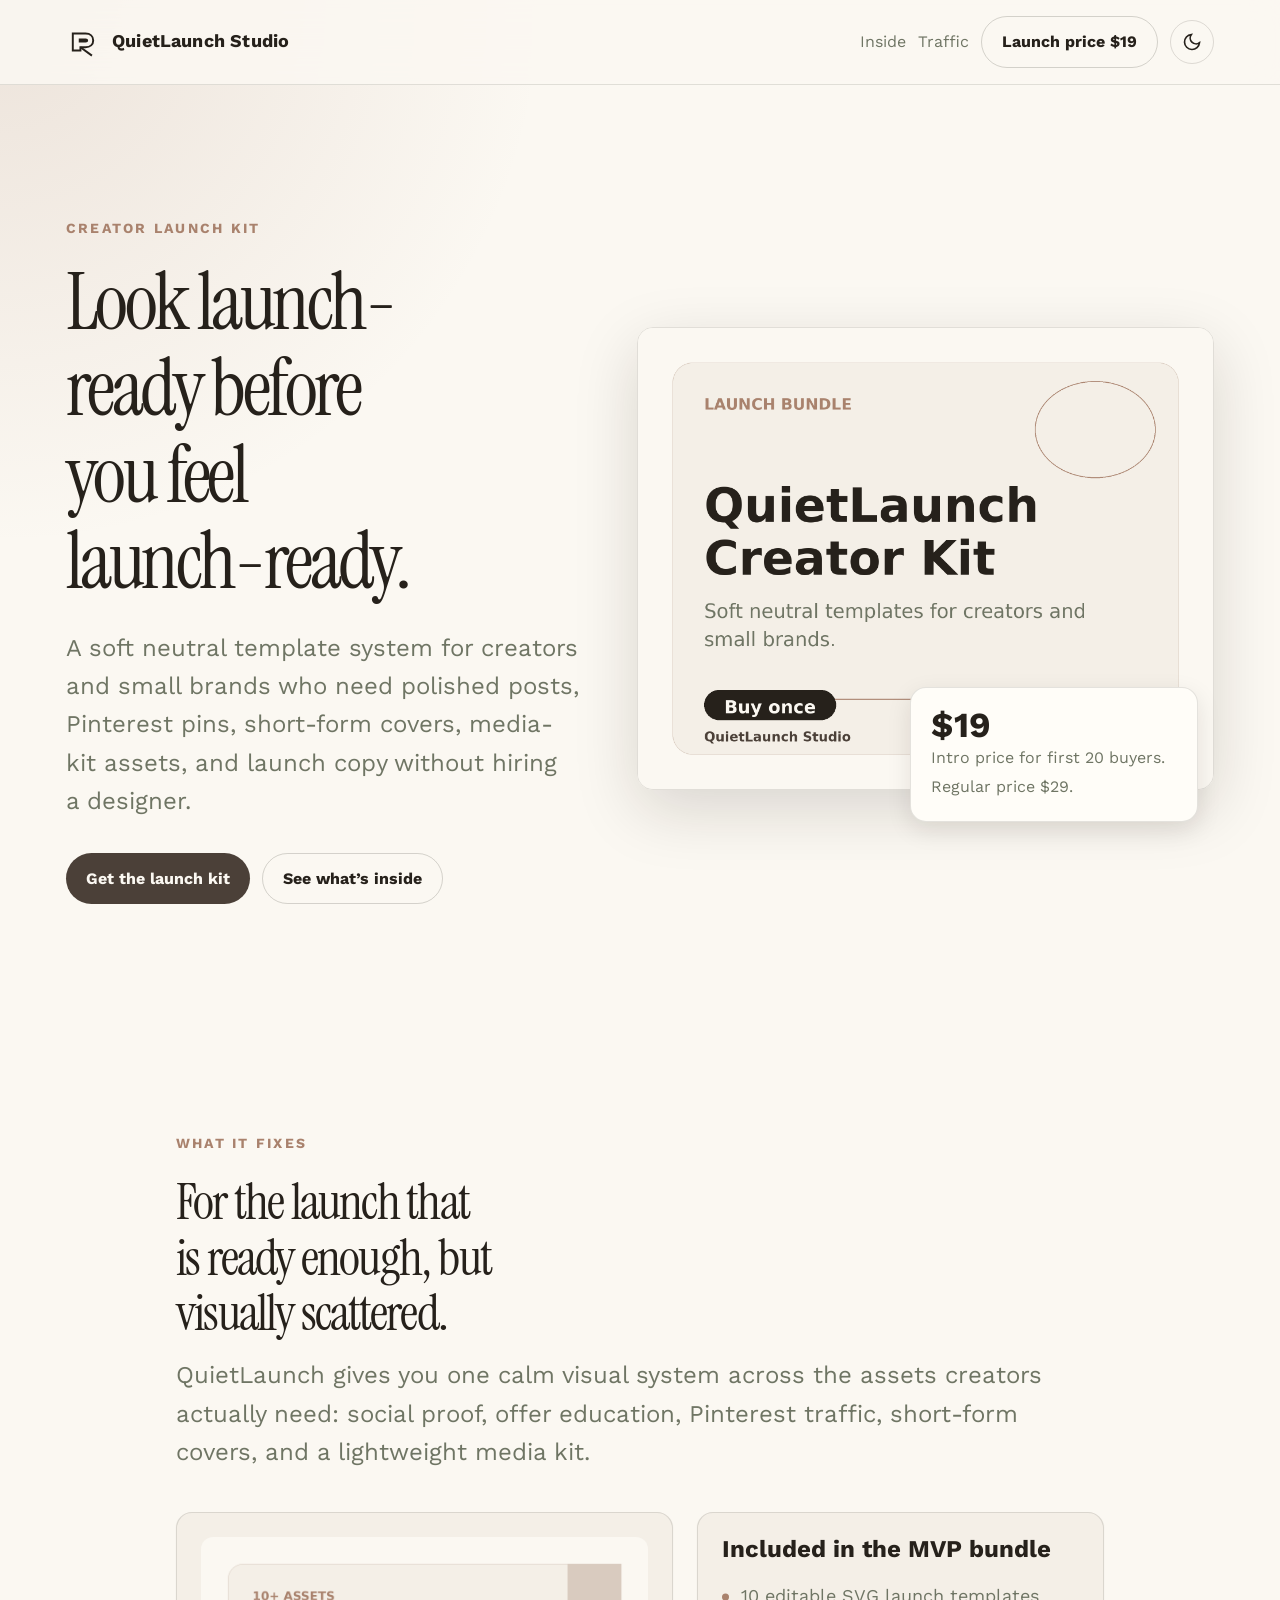
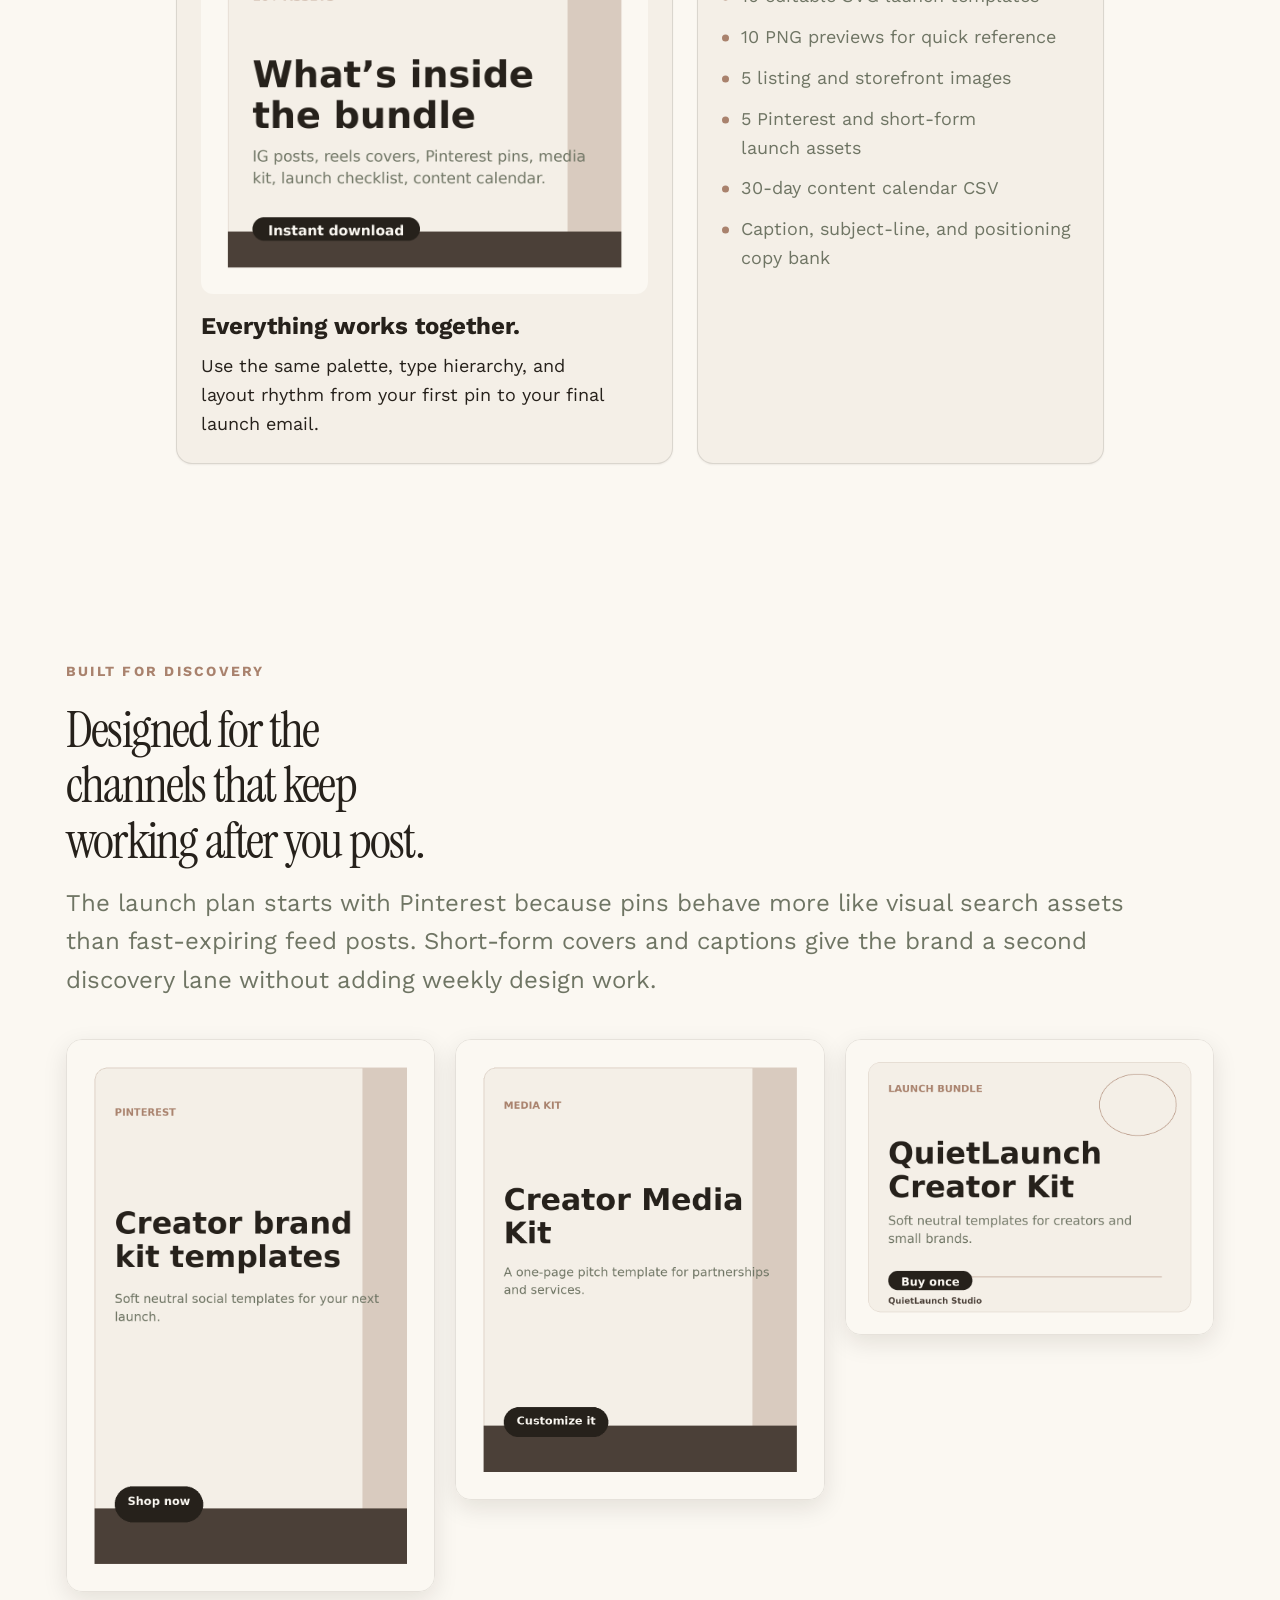
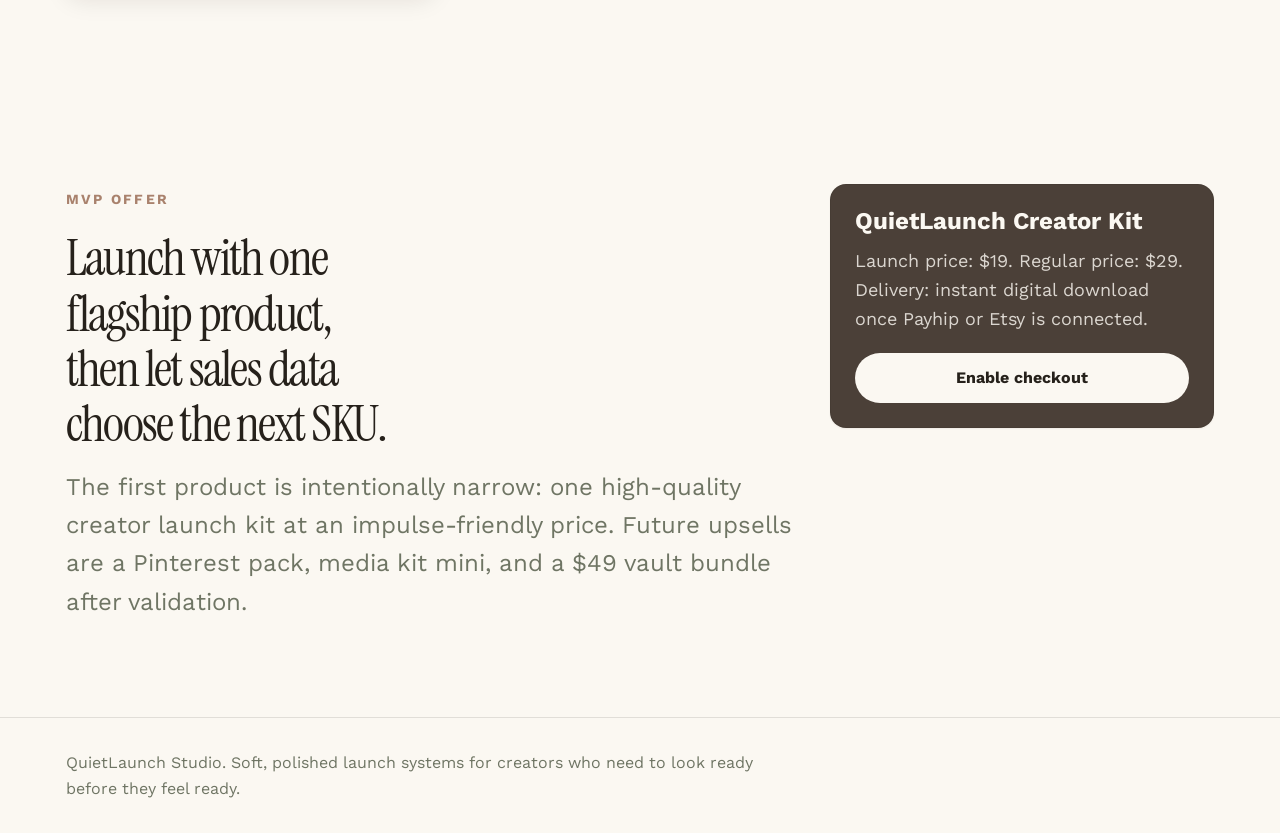
==== index.html @ cbd7da5f "Initial QuietLaunch landing page" ====
<!doctype html>
<html lang="en">
  <head>
    <meta charset="utf-8" />
    <meta name="viewport" content="width=device-width, initial-scale=1" />
    <title>QuietLaunch Creator Kit</title>
    <meta
      name="description"
      content="Soft neutral launch templates for creators and small brands who want polished social, Pinterest, and media-kit assets without starting from scratch."
    />
    <meta property="og:title" content="QuietLaunch Creator Kit" />
    <meta
      property="og:description"
      content="Aesthetic launch templates, Pinterest pins, short-form covers, content calendar, and copy prompts for creators."
    />
    <meta property="og:image" content="./assets/hero.png" />
    <link rel="preconnect" href="https://fonts.googleapis.com" />
    <link rel="preconnect" href="https://fonts.gstatic.com" crossorigin />
    <link
      href="https://fonts.googleapis.com/css2?family=Instrument+Serif:ital@0;1&family=Work+Sans:wght@400;500;700&display=swap"
      rel="stylesheet"
    />
    <link rel="stylesheet" href="./base.css" />
    <link rel="stylesheet" href="./style.css" />
    <script defer src="./app.js"></script>
  </head>
  <body>
    <a class="skip-link" href="#main">Skip to content</a>
    <header class="site-header">
      <nav class="nav" aria-label="Primary navigation">
        <a class="brand" href="#top" aria-label="QuietLaunch Studio home">
          <svg viewBox="0 0 40 40" fill="none" aria-hidden="true">
            <path d="M8 30V10h15c5.5 0 9 3.2 9 8.1 0 4.8-3.5 8-9 8H17v3.9H8Z" stroke="currentColor" stroke-width="2.3" />
            <path d="M17 26.1 30.5 36" stroke="currentColor" stroke-width="2.3" />
            <path d="M15 16h8.2c1.7 0 2.8.9 2.8 2.3s-1.1 2.3-2.8 2.3H15V16Z" fill="currentColor" />
          </svg>
          <span>QuietLaunch Studio</span>
        </a>
        <div class="nav-actions">
          <a class="nav-link" href="#inside">Inside</a>
          <a class="nav-link" href="#traffic">Traffic</a>
          <a class="button secondary" href="#buy">Launch price $19</a>
          <button class="theme-toggle" data-theme-toggle type="button" aria-label="Switch color mode"></button>
        </div>
      </nav>
    </header>
    <main id="main">
      <section class="container hero" id="top">
        <div>
          <span class="eyebrow">Creator launch kit</span>
          <h1>Look launch-ready before you feel launch-ready.</h1>
          <p>
            A soft neutral template system for creators and small brands who need polished posts,
            Pinterest pins, short-form covers, media-kit assets, and launch copy without hiring a designer.
          </p>
          <div class="cta-row">
            <a class="button primary" href="#buy">Get the launch kit</a>
            <a class="button secondary" href="#inside">See what’s inside</a>
          </div>
        </div>
        <div class="hero-card" aria-label="QuietLaunch Creator Kit product preview">
          <img src="./assets/hero.png" alt="QuietLaunch Creator Kit product mockup in a soft neutral visual style" width="2000" height="1600" />
          <aside class="price-card" aria-label="Launch pricing">
            <strong>$19</strong>
            <span>Intro price for first 20 buyers. Regular price $29.</span>
          </aside>
        </div>
      </section>
      <section class="section container section-narrow" id="inside">
        <span class="eyebrow">What it fixes</span>
        <h2>For the launch that is ready enough, but visually scattered.</h2>
        <p class="section-intro">
          QuietLaunch gives you one calm visual system across the assets creators actually need:
          social proof, offer education, Pinterest traffic, short-form covers, and a lightweight media kit.
        </p>
        <div class="feature-layout">
          <article class="feature-card">
            <img src="./assets/inside.png" alt="Preview of templates and files included in the QuietLaunch Creator Kit" width="2000" height="1600" loading="lazy" decoding="async" />
            <h3>Everything works together.</h3>
            <p>Use the same palette, type hierarchy, and layout rhythm from your first pin to your final launch email.</p>
          </article>
          <article class="list-card">
            <h3>Included in the MVP bundle</h3>
            <ul class="list">
              <li>10 editable SVG launch templates</li>
              <li>10 PNG previews for quick reference</li>
              <li>5 listing and storefront images</li>
              <li>5 Pinterest and short-form launch assets</li>
              <li>30-day content calendar CSV</li>
              <li>Caption, subject-line, and positioning copy bank</li>
            </ul>
          </article>
        </div>
      </section>
      <section class="section container" id="traffic">
        <span class="eyebrow">Built for discovery</span>
        <h2>Designed for the channels that keep working after you post.</h2>
        <p class="section-intro">
          The launch plan starts with Pinterest because pins behave more like visual search assets than fast-expiring feed posts.
          Short-form covers and captions give the brand a second discovery lane without adding weekly design work.
        </p>
        <div class="gallery" aria-label="Template previews">
          <img src="./assets/pin.png" alt="Pinterest pin preview from QuietLaunch Creator Kit" width="1000" height="1500" loading="lazy" decoding="async" />
          <img src="./assets/media-kit.png" alt="Creator media kit cover template preview" width="1080" height="1350" loading="lazy" decoding="async" />
          <img src="./assets/hero.png" alt="QuietLaunch storefront listing mockup preview" width="2000" height="1600" loading="lazy" decoding="async" />
        </div>
      </section>
      <section class="section container checkout" id="buy">
        <div>
          <span class="eyebrow">MVP offer</span>
          <h2>Launch with one flagship product, then let sales data choose the next SKU.</h2>
          <p class="section-intro">
            The first product is intentionally narrow: one high-quality creator launch kit at an impulse-friendly price.
            Future upsells are a Pinterest pack, media kit mini, and a $49 vault bundle after validation.
          </p>
        </div>
        <aside class="checkout-card">
          <h3>QuietLaunch Creator Kit</h3>
          <p>Launch price: $19. Regular price: $29. Delivery: instant digital download once Payhip or Etsy is connected.</p>
          <a class="button" href="mailto:dorr.k.irene@gmail.com?subject=QuietLaunch%20Creator%20Kit%20checkout%20setup">Enable checkout</a>
        </aside>
      </section>
    </main>
    <footer class="site-footer">
      <div class="container">
        <p>QuietLaunch Studio. Soft, polished launch systems for creators who need to look ready before they feel ready.</p>
      </div>
    </footer>
  </body>
</html>
---- base.css ----
*,
*::before,
*::after {
  box-sizing: border-box;
  margin: 0;
  padding: 0;
}

html {
  -moz-text-size-adjust: none;
  -webkit-text-size-adjust: none;
  text-size-adjust: none;
  -webkit-font-smoothing: antialiased;
  -moz-osx-font-smoothing: grayscale;
  text-rendering: optimizeLegibility;
  scroll-behavior: smooth;
  hanging-punctuation: first last;
  scroll-padding-top: var(--space-16);
}

body {
  min-height: 100dvh;
  line-height: 1.6;
  font-family: var(--font-body, sans-serif);
  font-size: var(--text-base);
  color: var(--color-text);
  background-color: var(--color-bg);
}

img,
picture,
video,
canvas,
svg {
  display: block;
  max-width: 100%;
  height: auto;
}

input,
button,
textarea,
select {
  font: inherit;
  color: inherit;
}

h1,
h2,
h3 {
  text-wrap: balance;
  line-height: 1.08;
}

p,
li {
  text-wrap: pretty;
  max-width: 72ch;
}

::selection {
  background: color-mix(in oklab, var(--color-primary), transparent 75%);
  color: var(--color-text);
}

:focus-visible {
  outline: 2px solid var(--color-primary);
  outline-offset: 3px;
  border-radius: var(--radius-sm);
}

@media (prefers-reduced-motion: reduce) {
  *,
  *::before,
  *::after {
    animation-duration: 0.01ms !important;
    animation-iteration-count: 1 !important;
    transition-duration: 0.01ms !important;
    scroll-behavior: auto !important;
  }
}

button {
  cursor: pointer;
  background: none;
  border: none;
}

a,
button {
  transition:
    color var(--transition-interactive),
    background var(--transition-interactive),
    border-color var(--transition-interactive),
    box-shadow var(--transition-interactive),
    transform var(--transition-interactive);
}

.sr-only {
  position: absolute;
  width: 1px;
  height: 1px;
  padding: 0;
  margin: -1px;
  overflow: hidden;
  clip: rect(0, 0, 0, 0);
  white-space: nowrap;
  border-width: 0;
}
---- style.css ----
:root,
[data-theme='light'] {
  --text-xs: clamp(0.75rem, 0.7rem + 0.25vw, 0.875rem);
  --text-sm: clamp(0.875rem, 0.8rem + 0.35vw, 1rem);
  --text-base: clamp(1rem, 0.95rem + 0.25vw, 1.125rem);
  --text-lg: clamp(1.125rem, 1rem + 0.75vw, 1.5rem);
  --text-xl: clamp(1.5rem, 1.2rem + 1.25vw, 2.25rem);
  --text-2xl: clamp(2rem, 1.2rem + 2.5vw, 3.5rem);
  --text-3xl: clamp(2.8rem, 1rem + 5vw, 6.5rem);
  --space-1: 0.25rem;
  --space-2: 0.5rem;
  --space-3: 0.75rem;
  --space-4: 1rem;
  --space-5: 1.25rem;
  --space-6: 1.5rem;
  --space-8: 2rem;
  --space-10: 2.5rem;
  --space-12: 3rem;
  --space-16: 4rem;
  --space-20: 5rem;
  --space-24: 6rem;
  --space-32: 8rem;
  --color-bg: #fbf8f2;
  --color-surface: #f4efe7;
  --color-surface-2: #fffdf8;
  --color-surface-offset: #eadfd4;
  --color-border: #d9cbbf;
  --color-text: #26211b;
  --color-text-muted: #6f7564;
  --color-text-faint: #a9826d;
  --color-text-inverse: #fbf8f2;
  --color-primary: #4b4038;
  --color-primary-hover: #26211b;
  --color-accent: #a9826d;
  --radius-sm: 0.375rem;
  --radius-md: 0.5rem;
  --radius-lg: 0.75rem;
  --radius-xl: 1rem;
  --radius-full: 9999px;
  --shadow-sm: 0 1px 2px oklch(0.2 0.02 70 / 0.06);
  --shadow-md: 0 8px 24px oklch(0.2 0.02 70 / 0.1);
  --shadow-lg: 0 20px 64px oklch(0.2 0.02 70 / 0.15);
  --transition-interactive: 180ms cubic-bezier(0.16, 1, 0.3, 1);
  --content-narrow: 640px;
  --content-default: 960px;
  --content-wide: 1180px;
  --font-display: 'Instrument Serif', Georgia, serif;
  --font-body: 'Work Sans', Arial, sans-serif;
}

[data-theme='dark'] {
  --color-bg: #171411;
  --color-surface: #211d19;
  --color-surface-2: #2a241f;
  --color-surface-offset: #342d27;
  --color-border: #4b4038;
  --color-text: #f4efe7;
  --color-text-muted: #c6b7ab;
  --color-text-faint: #a9826d;
  --color-text-inverse: #26211b;
  --color-primary: #eadfd4;
  --color-primary-hover: #fbf8f2;
  --color-accent: #d8a88e;
  --shadow-sm: 0 1px 2px oklch(0 0 0 / 0.2);
  --shadow-md: 0 8px 24px oklch(0 0 0 / 0.3);
  --shadow-lg: 0 20px 64px oklch(0 0 0 / 0.4);
}

body {
  background:
    radial-gradient(circle at top left, color-mix(in oklab, var(--color-accent), transparent 82%), transparent 34rem),
    var(--color-bg);
}

.skip-link {
  position: absolute;
  left: var(--space-4);
  top: var(--space-4);
  transform: translateY(-200%);
  background: var(--color-primary);
  color: var(--color-text-inverse);
  padding: var(--space-3) var(--space-4);
  border-radius: var(--radius-full);
  z-index: 100;
}

.skip-link:focus {
  transform: translateY(0);
}

.site-header {
  position: sticky;
  top: 0;
  z-index: 10;
  backdrop-filter: blur(16px);
  background: color-mix(in oklab, var(--color-bg), transparent 12%);
  border-bottom: 1px solid color-mix(in oklab, var(--color-text), transparent 88%);
}

.nav {
  max-width: var(--content-wide);
  margin-inline: auto;
  padding: var(--space-4);
  display: flex;
  align-items: center;
  justify-content: space-between;
  gap: var(--space-4);
}

.brand {
  display: inline-flex;
  align-items: center;
  gap: var(--space-3);
  color: var(--color-text);
  text-decoration: none;
  font-weight: 700;
  letter-spacing: 0.01em;
}

.brand svg {
  width: 34px;
  height: 34px;
}

.nav-actions {
  display: flex;
  align-items: center;
  gap: var(--space-3);
}

.nav-link {
  color: var(--color-text-muted);
  text-decoration: none;
  font-size: var(--text-sm);
}

.theme-toggle {
  width: 44px;
  height: 44px;
  display: grid;
  place-items: center;
  border-radius: var(--radius-full);
  color: var(--color-text);
  border: 1px solid color-mix(in oklab, var(--color-text), transparent 86%);
}

.container {
  max-width: var(--content-wide);
  margin-inline: auto;
  padding-inline: var(--space-4);
}

.hero {
  padding-block: clamp(var(--space-16), 11vw, var(--space-32));
  display: grid;
  grid-template-columns: minmax(0, 1fr);
  gap: var(--space-12);
}

@media (min-width: 900px) {
  .hero {
    grid-template-columns: 0.95fr 1.05fr;
    align-items: center;
  }
}

.eyebrow {
  display: inline-flex;
  width: fit-content;
  align-items: center;
  gap: var(--space-2);
  color: var(--color-accent);
  font-size: var(--text-xs);
  font-weight: 700;
  text-transform: uppercase;
  letter-spacing: 0.16em;
  margin-bottom: var(--space-5);
}

h1 {
  font-family: var(--font-display);
  font-size: var(--text-3xl);
  font-weight: 400;
  letter-spacing: -0.045em;
  max-width: 11ch;
}

.hero p {
  margin-top: var(--space-6);
  color: var(--color-text-muted);
  font-size: var(--text-lg);
}

.cta-row {
  margin-top: var(--space-8);
  display: flex;
  flex-wrap: wrap;
  gap: var(--space-3);
}

.button {
  min-height: 44px;
  display: inline-flex;
  align-items: center;
  justify-content: center;
  padding: var(--space-3) var(--space-5);
  border-radius: var(--radius-full);
  font-size: var(--text-sm);
  font-weight: 700;
  text-decoration: none;
}

.button.primary {
  background: var(--color-primary);
  color: var(--color-text-inverse);
}

.button.primary:hover {
  background: var(--color-primary-hover);
  transform: translateY(-1px);
}

.button.secondary {
  color: var(--color-text);
  border: 1px solid color-mix(in oklab, var(--color-text), transparent 82%);
}

.hero-card {
  position: relative;
}

.hero-card img {
  border-radius: var(--radius-xl);
  box-shadow: var(--shadow-lg);
  border: 1px solid color-mix(in oklab, var(--color-text), transparent 88%);
}

.price-card {
  position: absolute;
  right: var(--space-4);
  bottom: calc(var(--space-8) * -1);
  max-width: 18rem;
  background: var(--color-surface-2);
  border: 1px solid color-mix(in oklab, var(--color-text), transparent 88%);
  border-radius: var(--radius-xl);
  padding: var(--space-5);
  box-shadow: var(--shadow-md);
}

.price-card strong {
  display: block;
  font-size: var(--text-xl);
  line-height: 1;
}

.price-card span {
  color: var(--color-text-muted);
  font-size: var(--text-sm);
}

.section {
  padding-block: clamp(var(--space-12), 9vw, var(--space-24));
}

.section-narrow {
  max-width: var(--content-default);
}

h2 {
  font-family: var(--font-display);
  font-size: var(--text-2xl);
  font-weight: 400;
  letter-spacing: -0.035em;
  max-width: 16ch;
}

.section-intro {
  margin-top: var(--space-4);
  color: var(--color-text-muted);
  font-size: var(--text-lg);
}

.feature-layout {
  display: grid;
  gap: var(--space-6);
  margin-top: var(--space-10);
}

@media (min-width: 780px) {
  .feature-layout {
    grid-template-columns: 1.1fr 0.9fr;
  }
}

.feature-card,
.list-card,
.checkout-card {
  background: var(--color-surface);
  border: 1px solid color-mix(in oklab, var(--color-text), transparent 88%);
  border-radius: var(--radius-xl);
  padding: var(--space-6);
  box-shadow: var(--shadow-sm);
}

.feature-card img {
  border-radius: var(--radius-lg);
  margin-bottom: var(--space-5);
}

.feature-card h3,
.list-card h3,
.checkout-card h3 {
  font-size: var(--text-lg);
  margin-bottom: var(--space-3);
}

.list {
  display: grid;
  gap: var(--space-3);
  margin-top: var(--space-5);
  list-style: none;
}

.list li {
  display: flex;
  gap: var(--space-3);
  align-items: baseline;
  color: var(--color-text-muted);
}

.list li::before {
  content: "";
  width: 0.45rem;
  height: 0.45rem;
  flex: 0 0 auto;
  border-radius: var(--radius-full);
  background: var(--color-accent);
  transform: translateY(-0.1rem);
}

.gallery {
  display: grid;
  grid-template-columns: repeat(auto-fit, minmax(min(15rem, 100%), 1fr));
  gap: var(--space-5);
  margin-top: var(--space-10);
}

.gallery img {
  border-radius: var(--radius-xl);
  box-shadow: var(--shadow-md);
  border: 1px solid color-mix(in oklab, var(--color-text), transparent 90%);
}

.checkout {
  display: grid;
  gap: var(--space-6);
  align-items: start;
}

@media (min-width: 800px) {
  .checkout {
    grid-template-columns: 1fr 24rem;
  }
}

.checkout-card {
  background: var(--color-primary);
  color: var(--color-text-inverse);
}

.checkout-card p {
  color: color-mix(in oklab, var(--color-text-inverse), transparent 18%);
}

.checkout-card .button {
  width: 100%;
  margin-top: var(--space-5);
  background: var(--color-bg);
  color: var(--color-text);
}

.site-footer {
  border-top: 1px solid color-mix(in oklab, var(--color-text), transparent 88%);
  padding-block: var(--space-8);
  color: var(--color-text-muted);
  font-size: var(--text-sm);
}

@media (max-width: 680px) {
  .nav-link {
    display: none;
  }

  .price-card {
    position: static;
    margin-top: var(--space-4);
  }
}
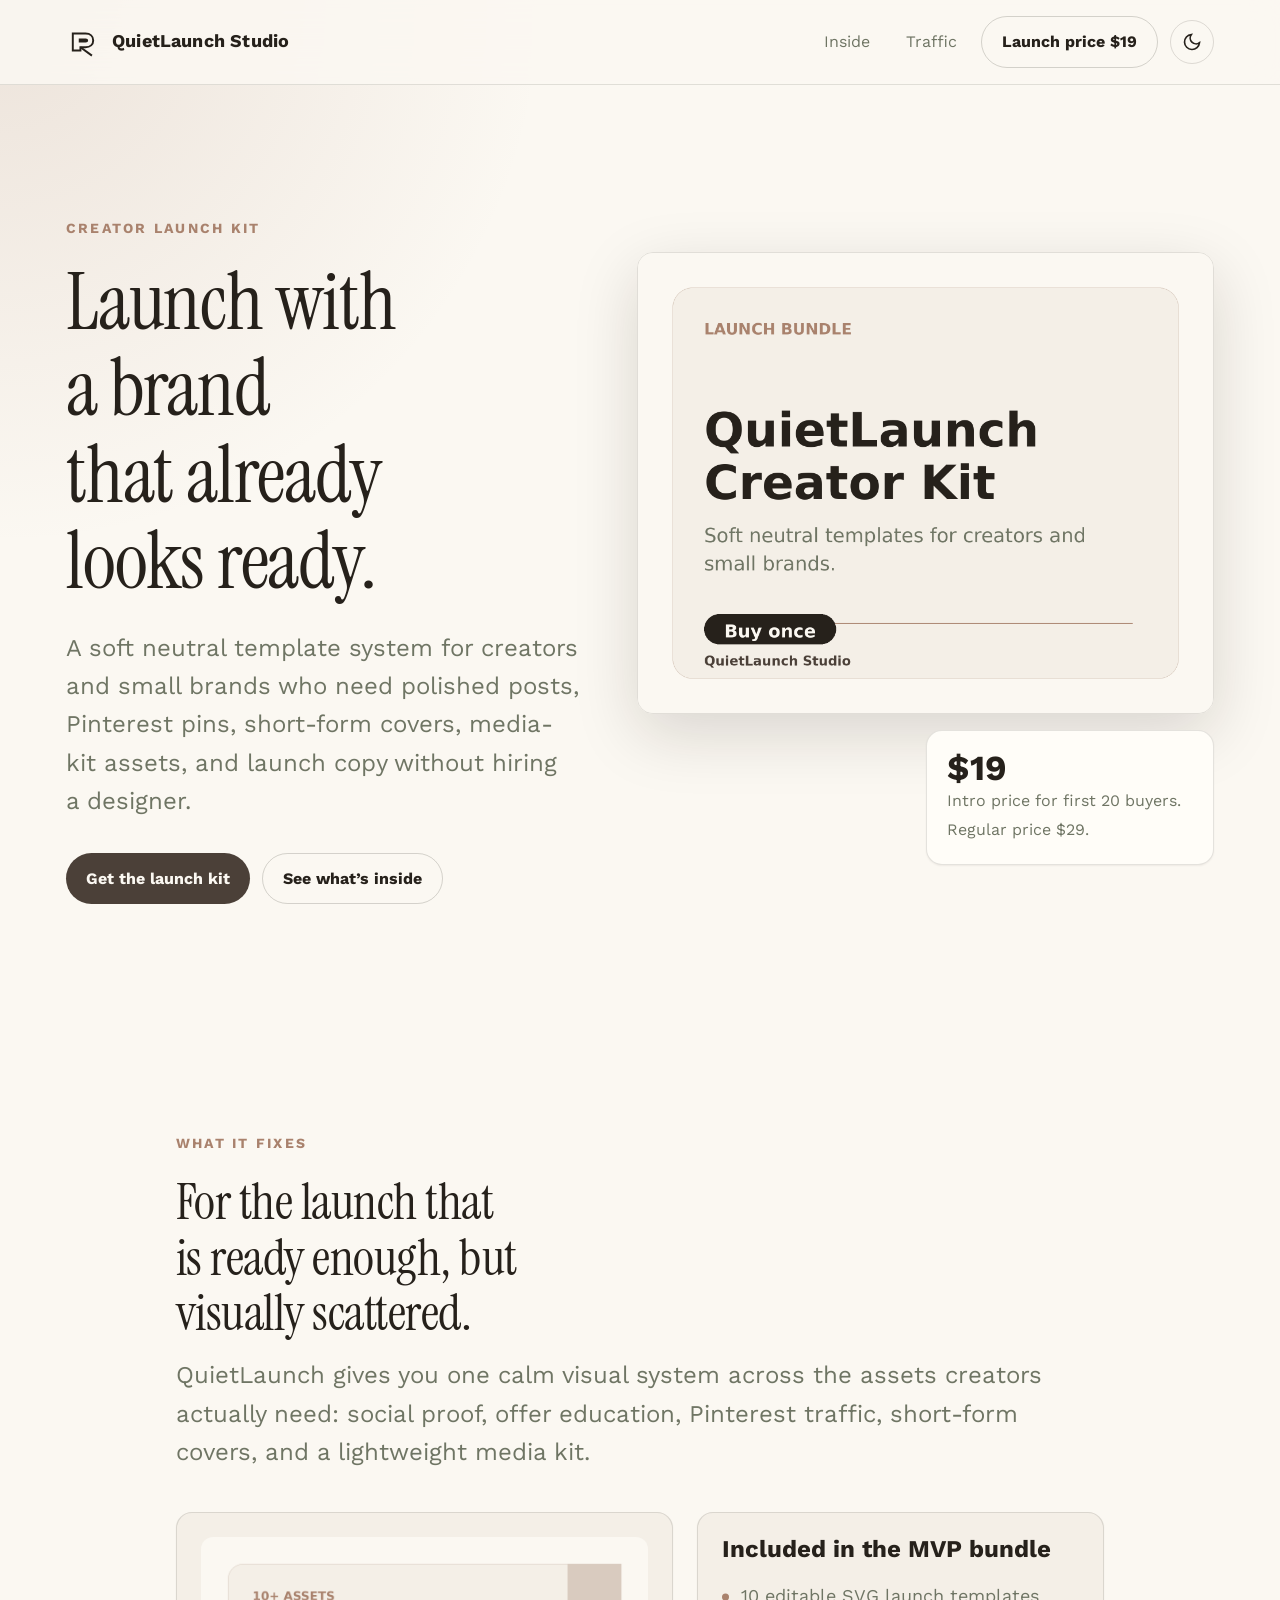
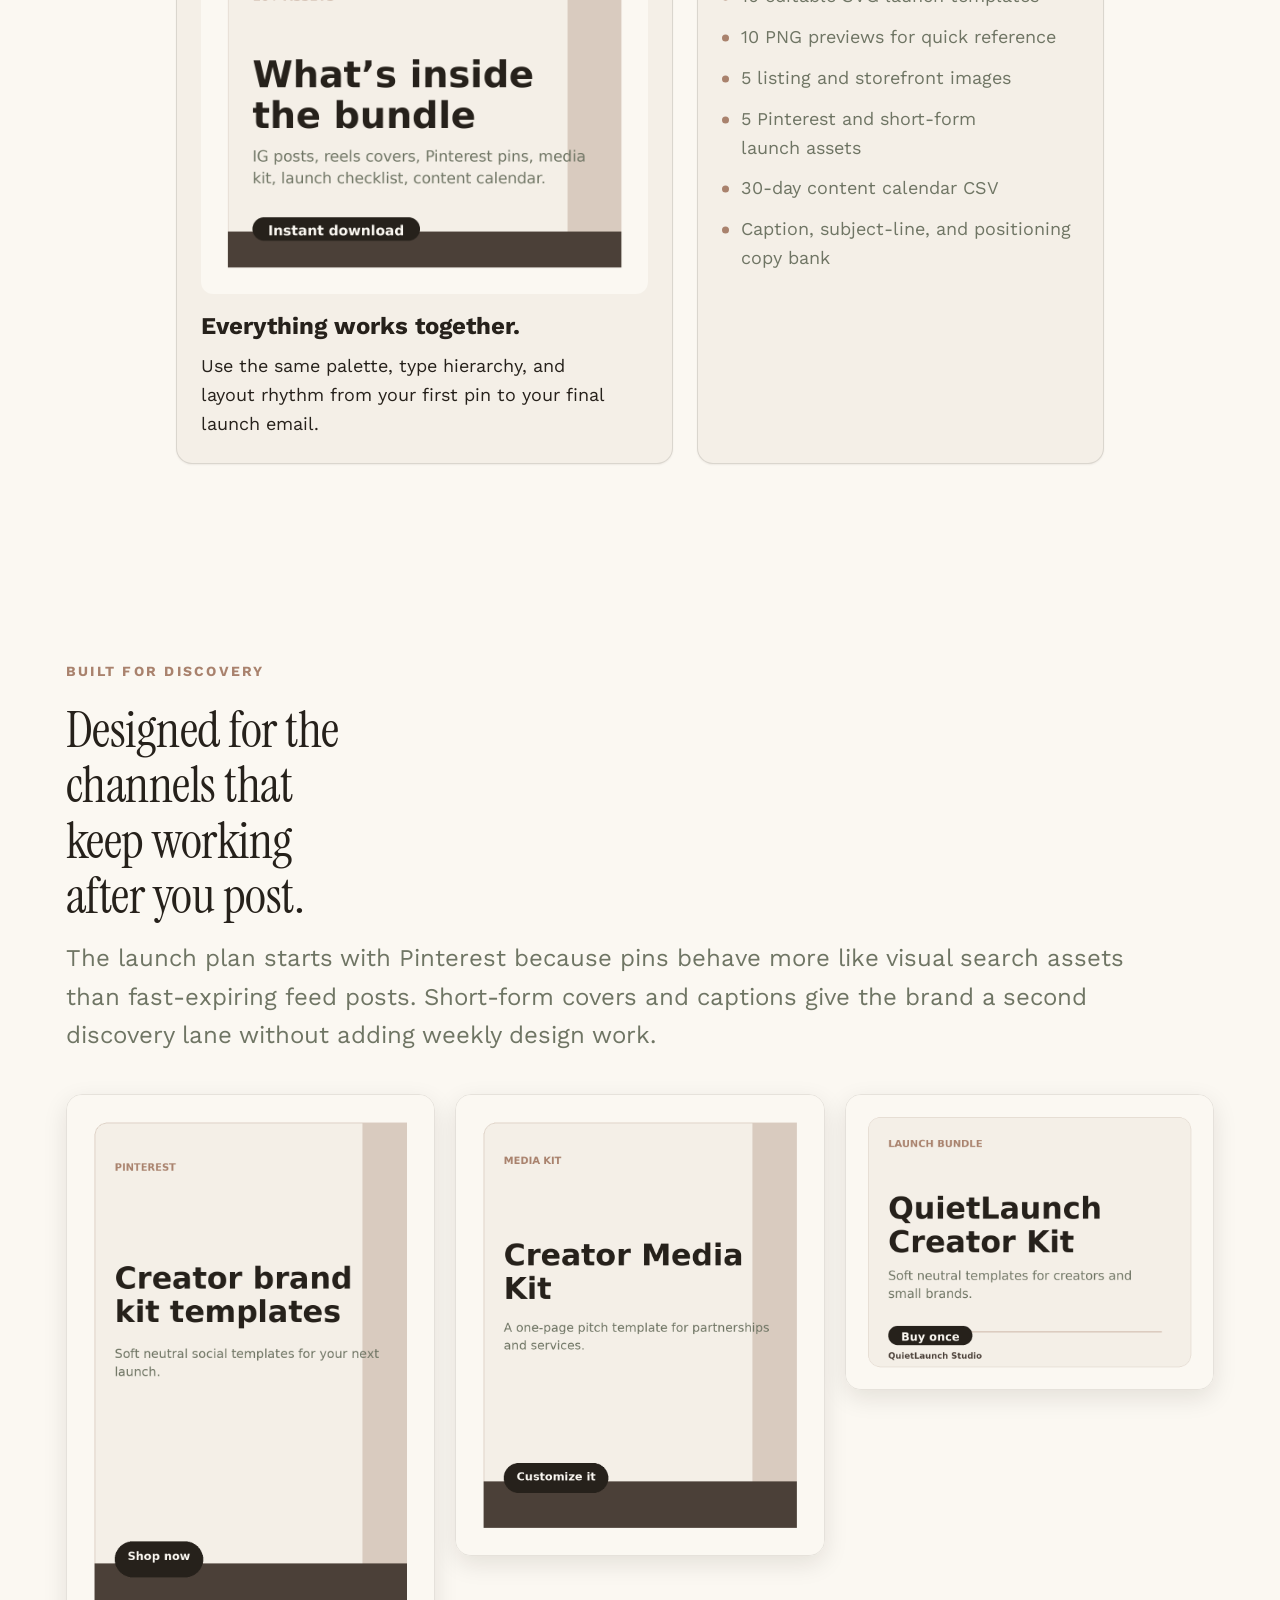
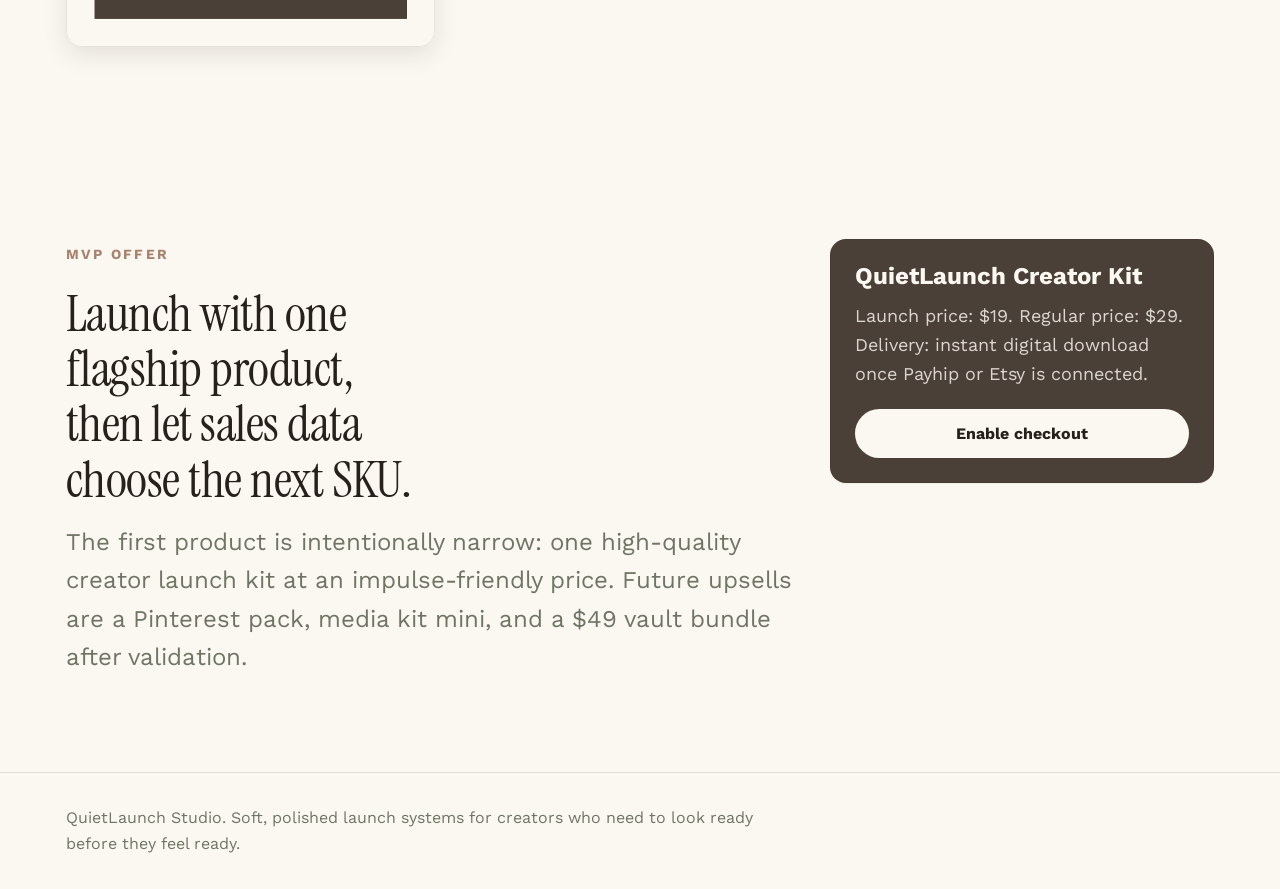
==== commit ee9f3e91: "Clarify hero headline" ====
--- a/index.html
+++ b/index.html
@@ -48,7 +48,7 @@
       <section class="container hero" id="top">
         <div>
           <span class="eyebrow">Creator launch kit</span>
-          <h1>Look launch-ready before you feel launch-ready.</h1>
+          <h1>Launch with a brand that already looks ready.</h1>
           <p>
             A soft neutral template system for creators and small brands who need polished posts,
             Pinterest pins, short-form covers, media-kit assets, and launch copy without hiring a designer.
--- a/style.css
+++ b/style.css
@@ -132,6 +132,16 @@
   color: var(--color-text-muted);
   text-decoration: none;
   font-size: var(--text-sm);
+  min-height: 44px;
+  display: inline-flex;
+  align-items: center;
+  padding-inline: var(--space-3);
+  border-radius: var(--radius-full);
+}
+
+.nav-link:hover {
+  color: var(--color-text);
+  background: color-mix(in oklab, var(--color-text), transparent 94%);
 }
 
 .theme-toggle {
@@ -181,7 +191,7 @@
   font-family: var(--font-display);
   font-size: var(--text-3xl);
   font-weight: 400;
-  letter-spacing: -0.045em;
+  letter-spacing: -0.015em;
   max-width: 11ch;
 }
 
@@ -236,15 +246,15 @@
 }
 
 .price-card {
-  position: absolute;
-  right: var(--space-4);
-  bottom: calc(var(--space-8) * -1);
+  position: static;
+  margin-top: var(--space-4);
+  margin-left: auto;
   max-width: 18rem;
   background: var(--color-surface-2);
   border: 1px solid color-mix(in oklab, var(--color-text), transparent 88%);
   border-radius: var(--radius-xl);
   padding: var(--space-5);
-  box-shadow: var(--shadow-md);
+  box-shadow: var(--shadow-sm);
 }
 
 .price-card strong {
@@ -270,7 +280,7 @@
   font-family: var(--font-display);
   font-size: var(--text-2xl);
   font-weight: 400;
-  letter-spacing: -0.035em;
+  letter-spacing: -0.01em;
   max-width: 16ch;
 }
 
@@ -392,7 +402,6 @@
   }
 
   .price-card {
-    position: static;
-    margin-top: var(--space-4);
+    margin-left: 0;
   }
 }
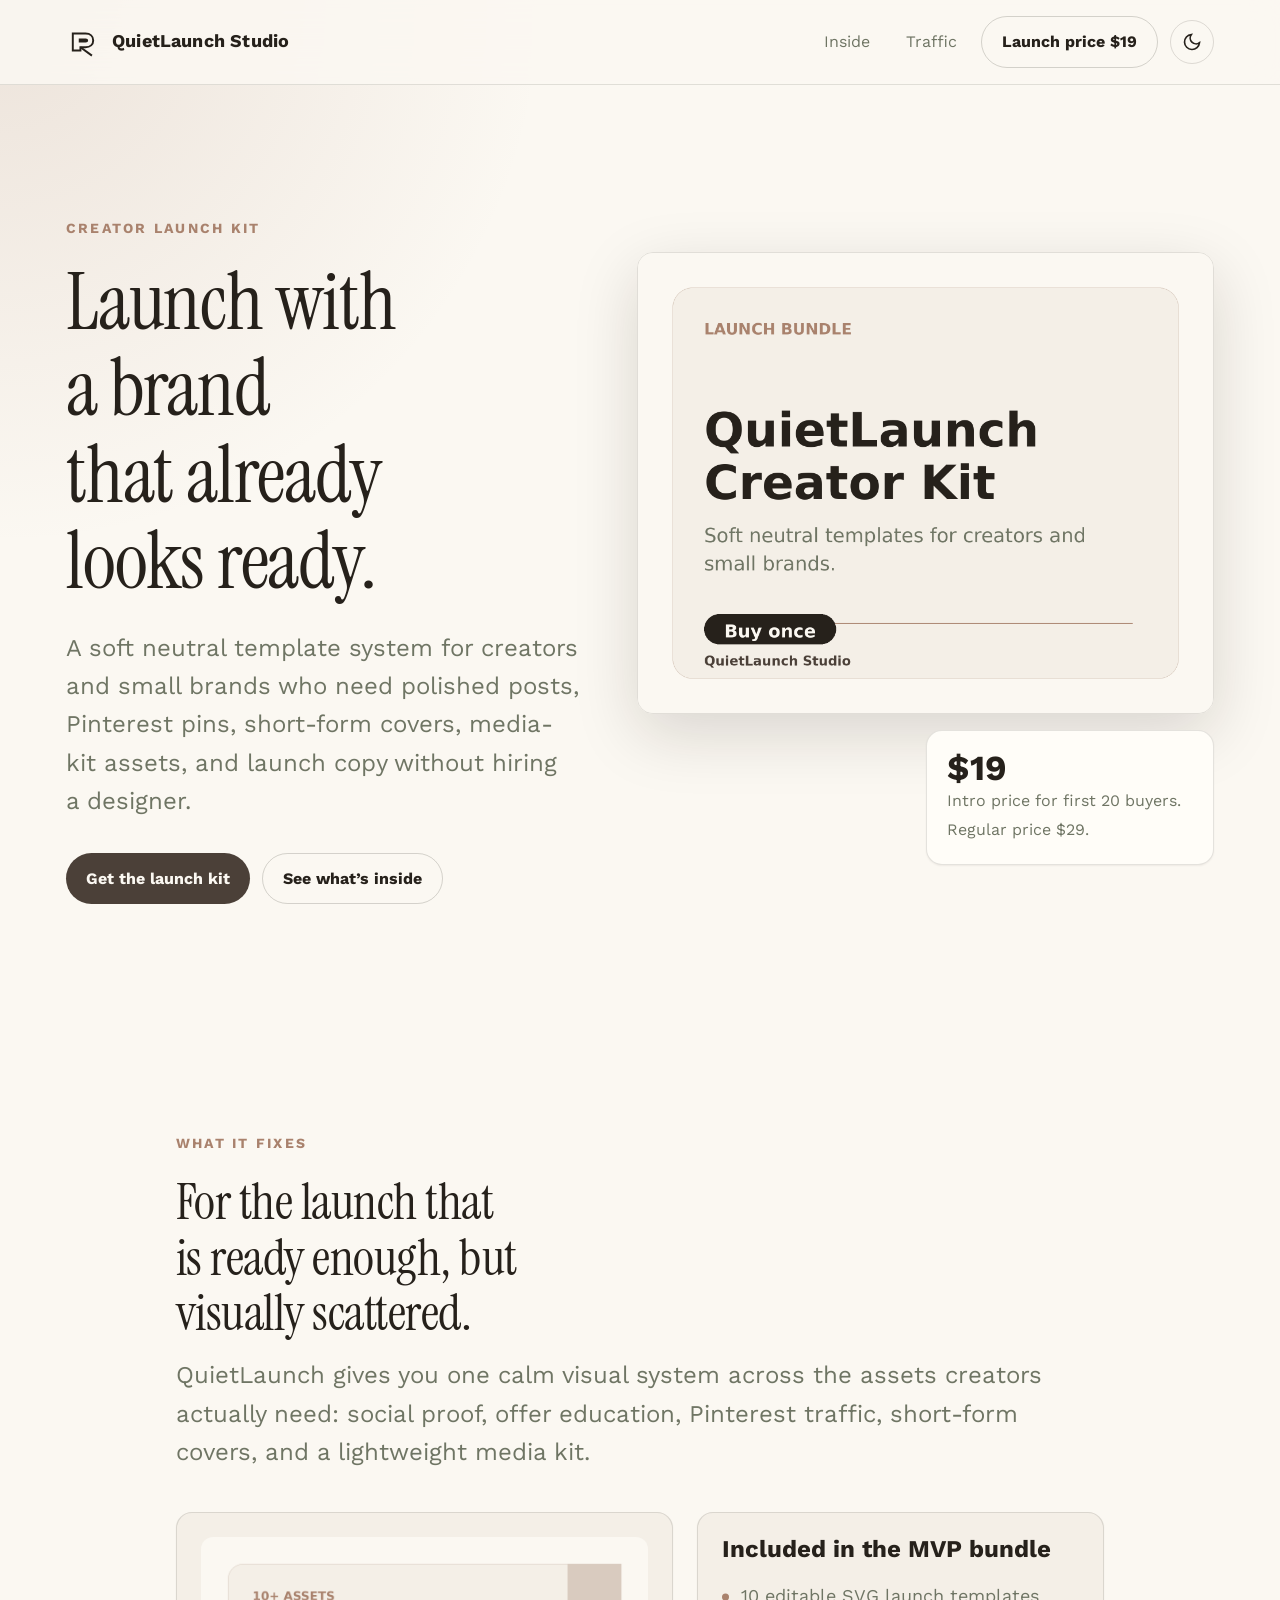
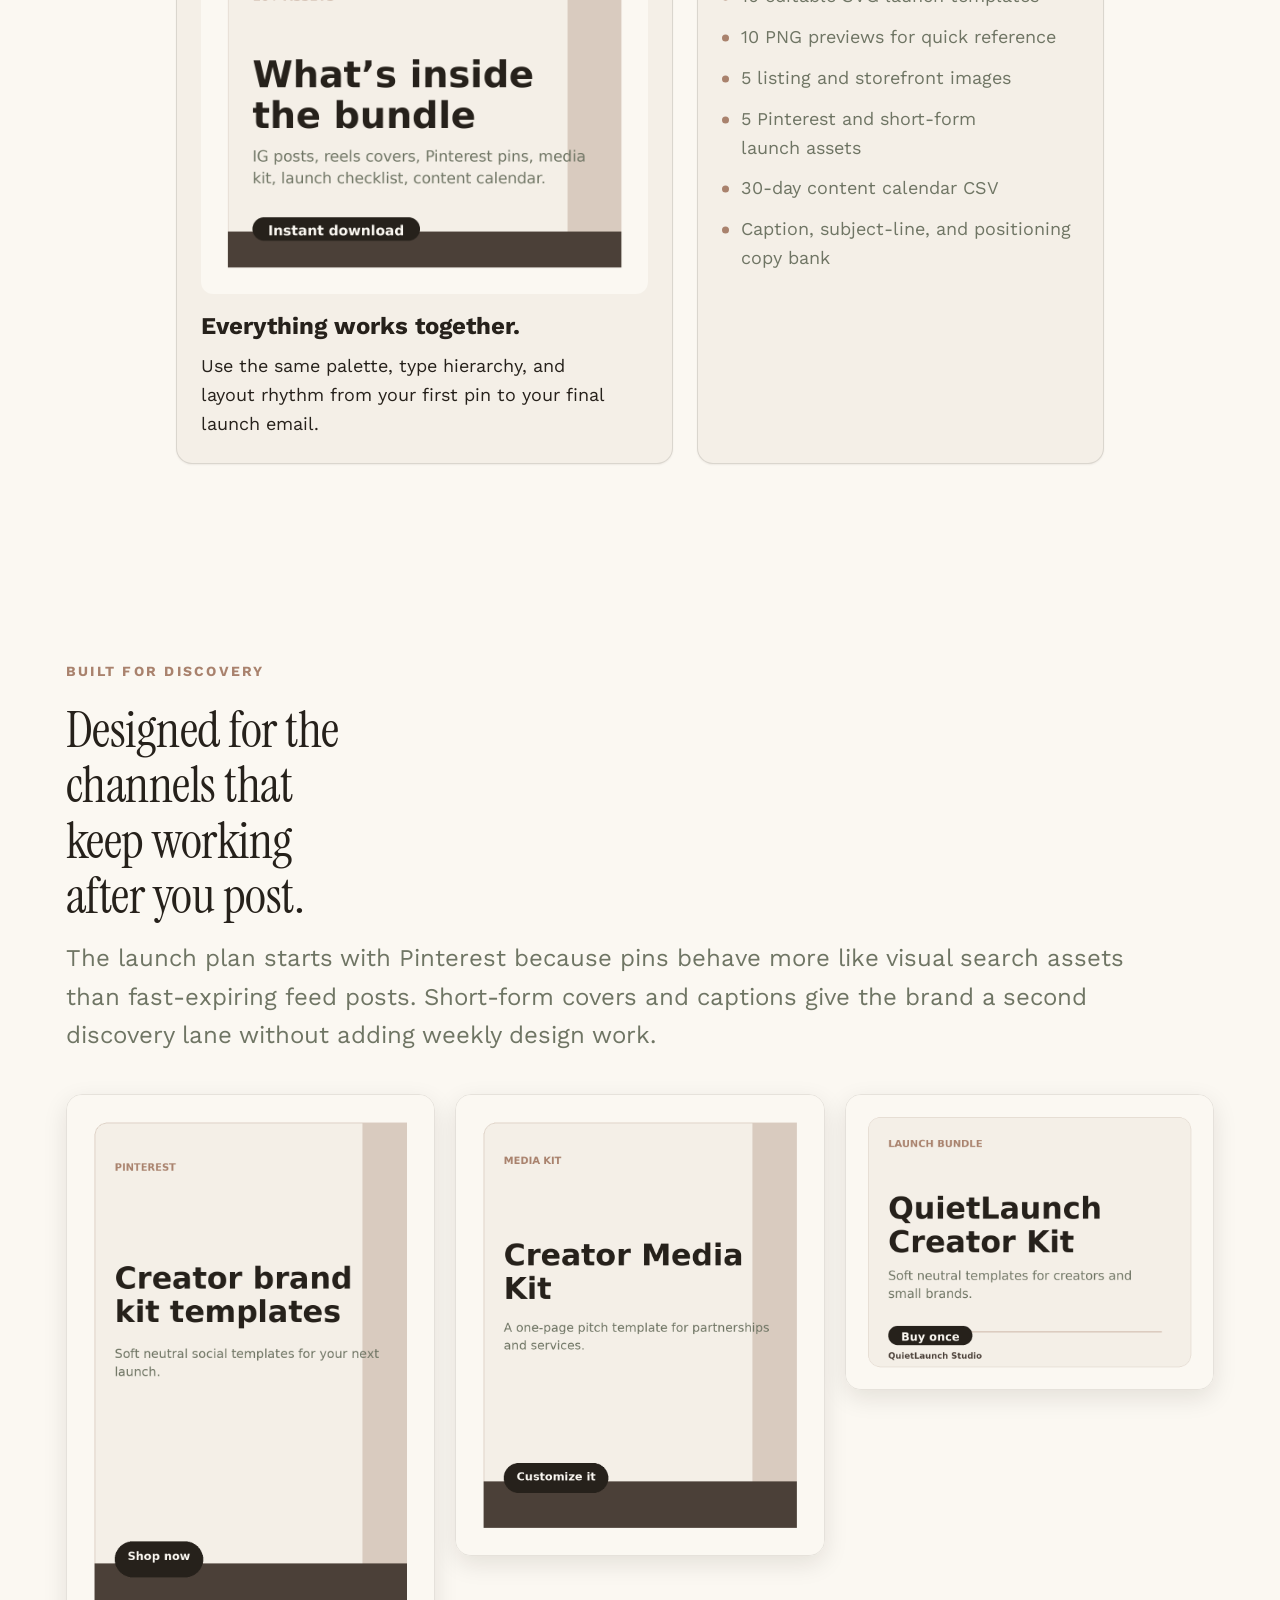
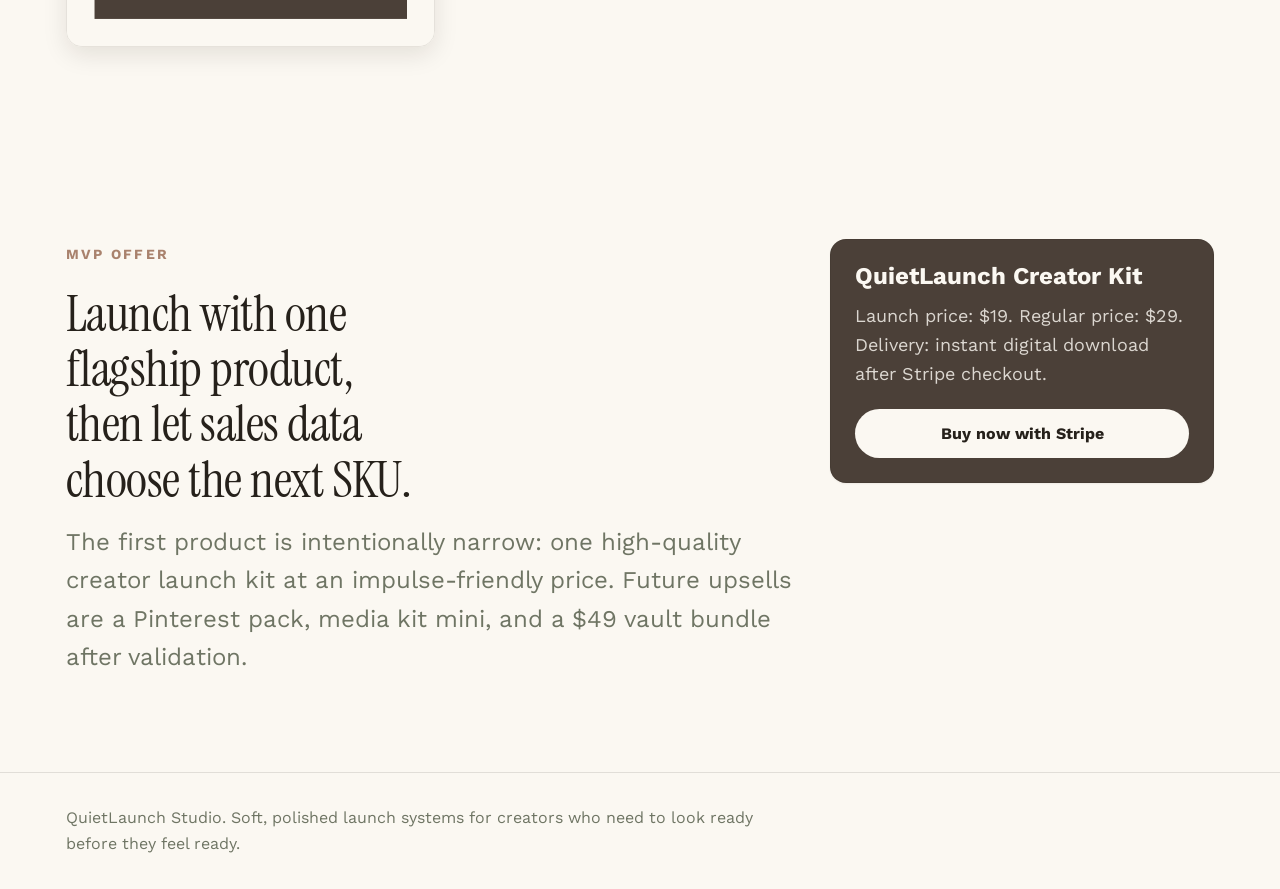
==== commit 267d069b: "Launch public QuietLaunch storefront" ====
--- a/index.html
+++ b/index.html
@@ -116,9 +116,22 @@
         </div>
         <aside class="checkout-card">
           <h3>QuietLaunch Creator Kit</h3>
-          <p>Launch price: $19. Regular price: $29. Delivery: instant digital download once Payhip or Etsy is connected.</p>
-          <a class="button" href="mailto:dorr.k.irene@gmail.com?subject=QuietLaunch%20Creator%20Kit%20checkout%20setup">Enable checkout</a>
+          <p>Launch price: $19. Regular price: $29. Delivery: instant digital download after Stripe checkout.</p>
+          <a class="button" href="https://buy.stripe.com/6oU14p3GYggugIt8WD8AE01" target="_blank" rel="noopener noreferrer" data-checkout-link>Buy now with Stripe</a>
         </aside>
+      </section>
+      <section class="section container delivery-section" id="delivery-q7m9x2b4" aria-labelledby="delivery-title">
+        <div class="delivery-panel">
+          <span class="eyebrow">Order complete</span>
+          <h2 id="delivery-title">Download your QuietLaunch Creator Kit.</h2>
+          <p class="section-intro">
+            Thank you for buying from QuietLaunch Studio. Save the bundle now, then import the SVG or PDF assets into your design workflow and use the copy bank to publish your first week of launch content.
+          </p>
+          <a class="button primary" href="./assets/quietlaunch-creator-kit-mvp.zip">Download the creator kit ZIP</a>
+          <p class="delivery-note">
+            License: one creator or small brand per purchase. You may edit the assets for your own business or client launch, but you may not resell, redistribute, or claim the raw templates as your own product. Need help? Email dorr.k.irene@gmail.com.
+          </p>
+        </div>
       </section>
     </main>
     <footer class="site-footer">
--- a/style.css
+++ b/style.css
@@ -389,6 +389,34 @@
   color: var(--color-text);
 }
 
+.delivery-section {
+  display: none;
+}
+
+.delivery-section:target {
+  display: block;
+}
+
+.delivery-panel {
+  max-width: var(--content-narrow);
+  margin-inline: auto;
+  padding: clamp(var(--space-8), 7vw, var(--space-16));
+  border-radius: var(--radius-xl);
+  background: var(--color-surface);
+  border: 1px solid color-mix(in oklab, var(--color-text), transparent 88%);
+  box-shadow: var(--shadow-md);
+}
+
+.delivery-panel .button {
+  margin-top: var(--space-6);
+}
+
+.delivery-note {
+  margin-top: var(--space-5);
+  color: var(--color-text-muted);
+  font-size: var(--text-sm);
+}
+
 .site-footer {
   border-top: 1px solid color-mix(in oklab, var(--color-text), transparent 88%);
   padding-block: var(--space-8);
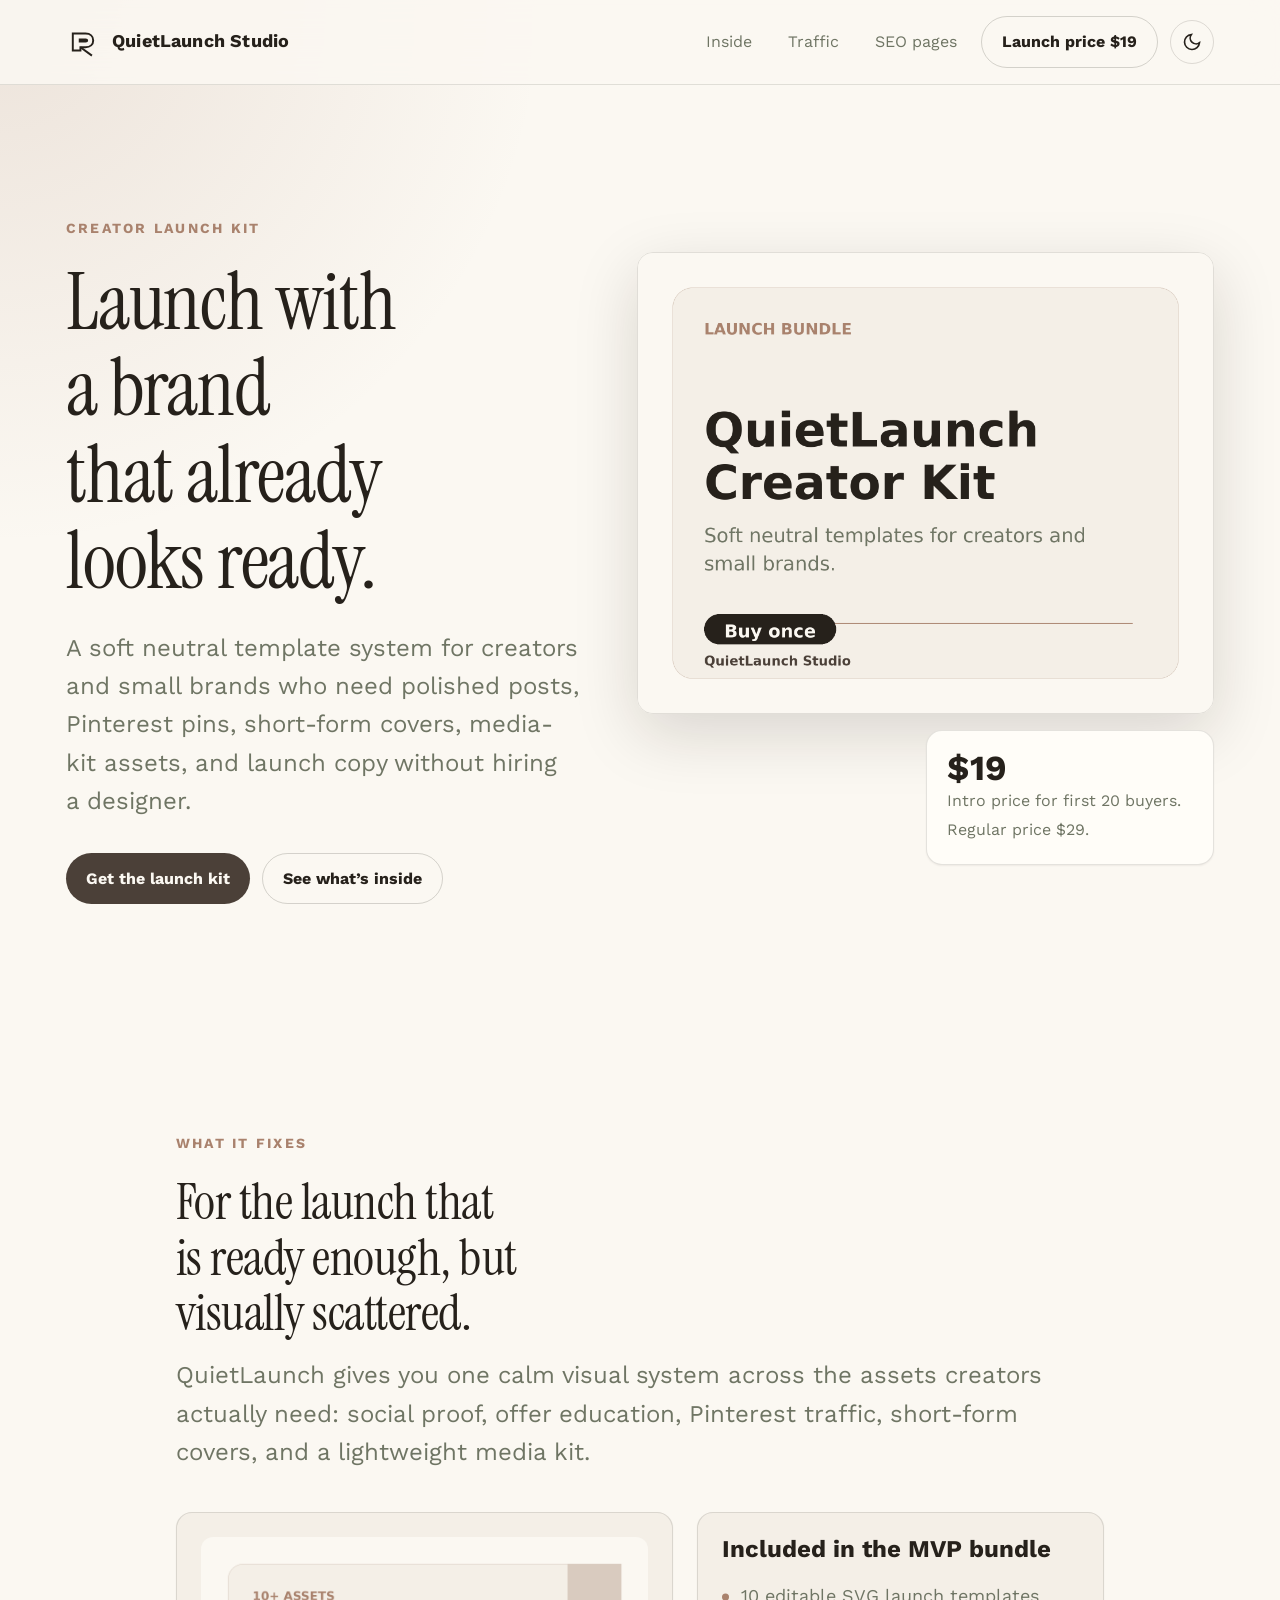
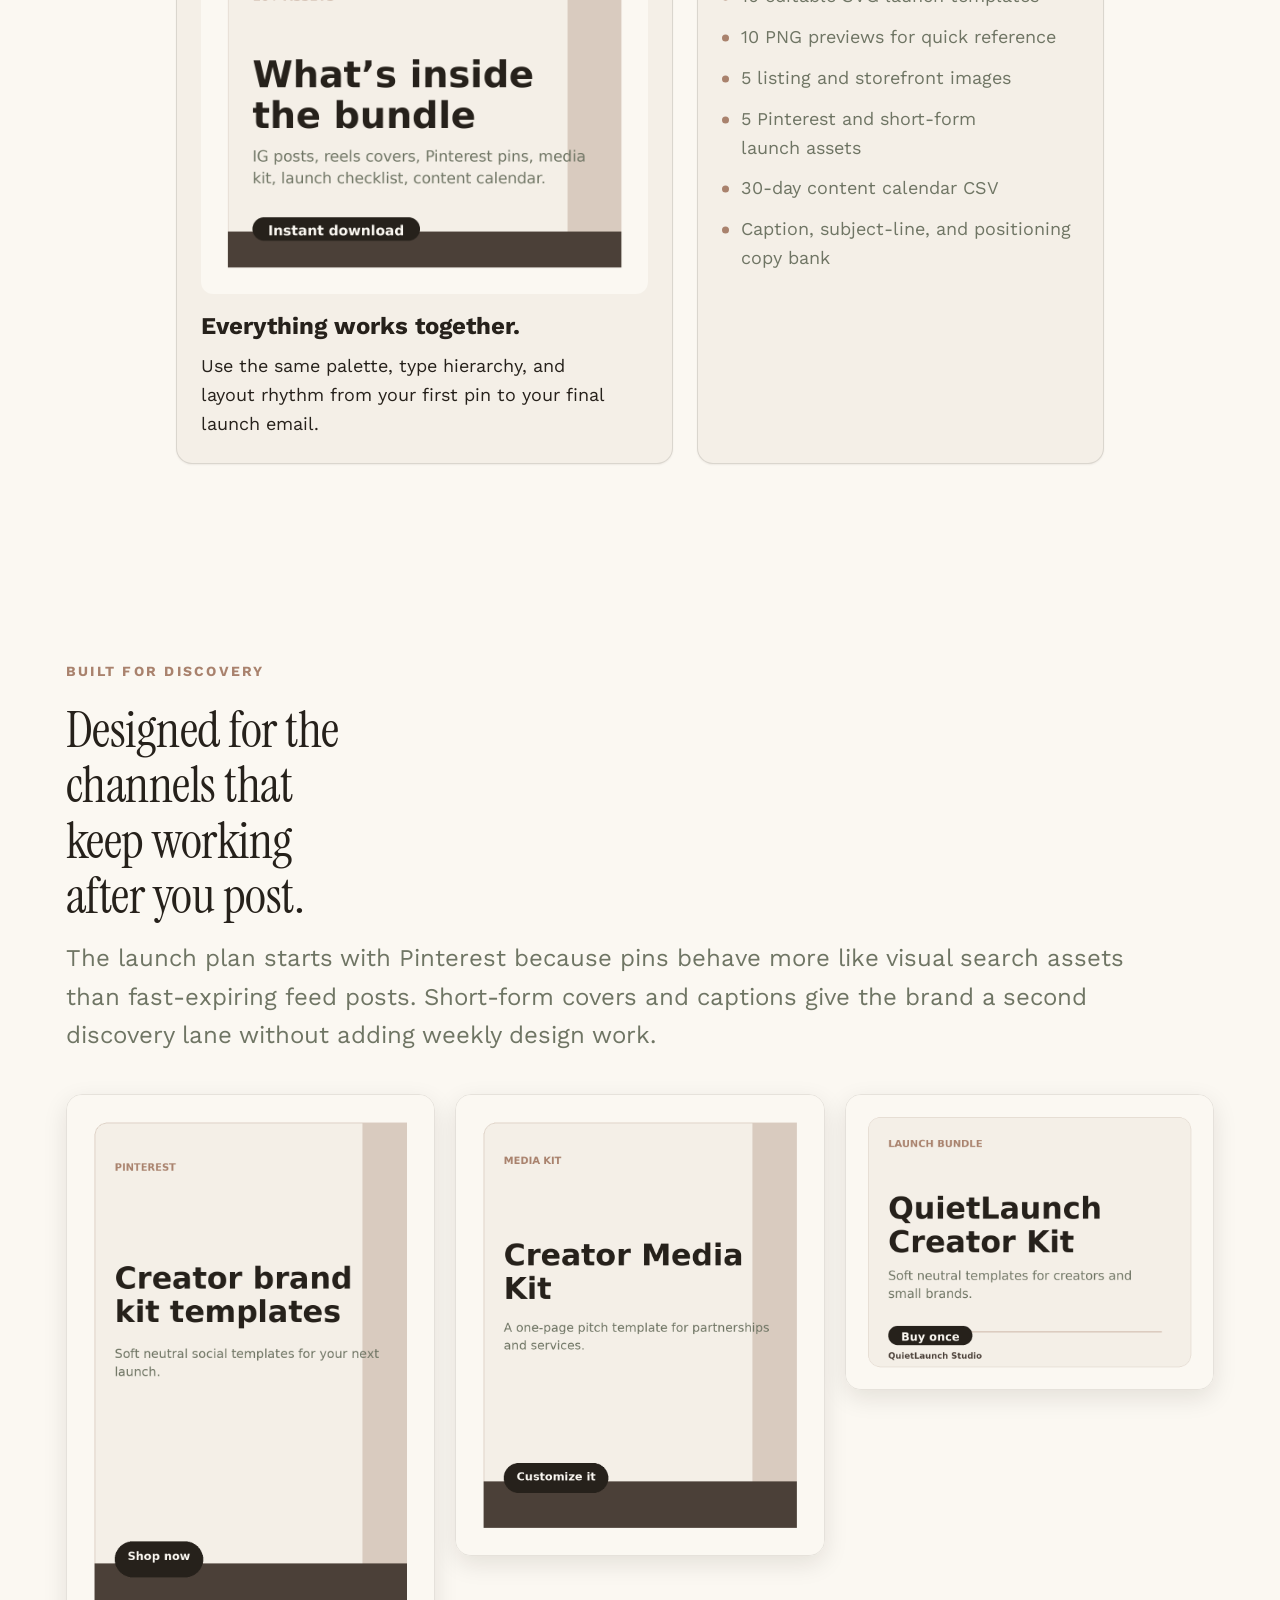
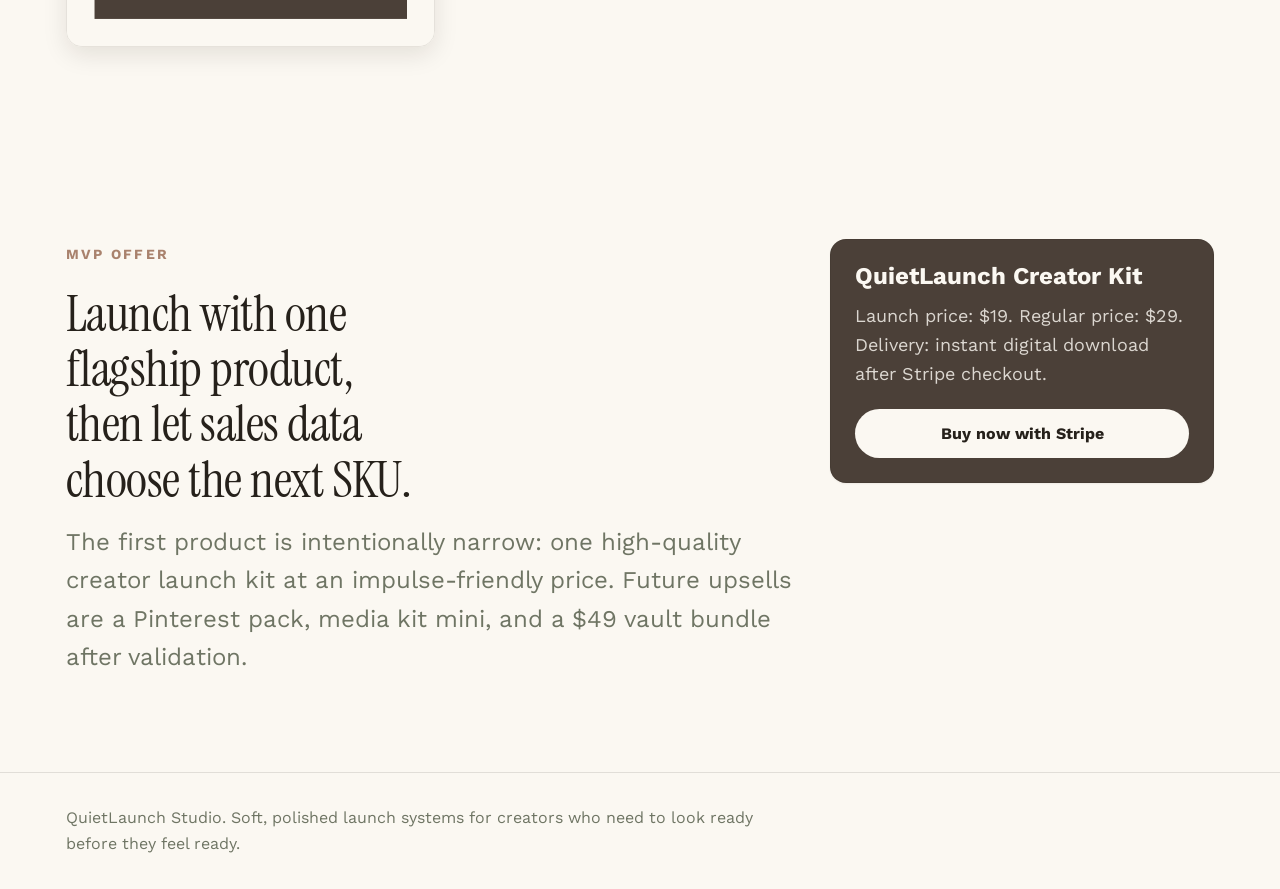
==== commit cf3f05f1: "Add SEO funnel pages" ====
--- a/index.html
+++ b/index.html
@@ -3,17 +3,50 @@
   <head>
     <meta charset="utf-8" />
     <meta name="viewport" content="width=device-width, initial-scale=1" />
-    <title>QuietLaunch Creator Kit</title>
+    <title>QuietLaunch Creator Kit | Soft Neutral Launch Templates</title>
     <meta
       name="description"
       content="Soft neutral launch templates for creators and small brands who want polished social, Pinterest, and media-kit assets without starting from scratch."
     />
-    <meta property="og:title" content="QuietLaunch Creator Kit" />
+    <link rel="canonical" href="https://dorrkirene.github.io/quietlaunch-studio/" />
+    <meta name="robots" content="index,follow" />
+    <meta property="og:site_name" content="QuietLaunch Studio" />
+    <meta property="og:type" content="website" />
+    <meta property="og:url" content="https://dorrkirene.github.io/quietlaunch-studio/" />
+    <meta property="og:title" content="QuietLaunch Creator Kit | Soft Neutral Launch Templates" />
     <meta
       property="og:description"
       content="Aesthetic launch templates, Pinterest pins, short-form covers, content calendar, and copy prompts for creators."
     />
-    <meta property="og:image" content="./assets/hero.png" />
+    <meta property="og:image" content="https://dorrkirene.github.io/quietlaunch-studio/assets/hero.png" />
+    <meta property="og:image:alt" content="QuietLaunch Creator Kit product preview with soft neutral launch templates" />
+    <meta name="twitter:card" content="summary_large_image" />
+    <meta name="twitter:title" content="QuietLaunch Creator Kit | Soft Neutral Launch Templates" />
+    <meta
+      name="twitter:description"
+      content="Aesthetic launch templates, Pinterest pins, short-form covers, content calendar, and copy prompts for creators."
+    />
+    <meta name="twitter:image" content="https://dorrkirene.github.io/quietlaunch-studio/assets/hero.png" />
+    <script type="application/ld+json">
+      {
+        "@context": "https://schema.org",
+        "@type": "Product",
+        "name": "QuietLaunch Creator Kit",
+        "description": "A soft neutral digital launch kit for creators and small brands with social templates, Pinterest pins, short-form covers, a media kit cover, a content calendar, and copy prompts.",
+        "brand": {
+          "@type": "Brand",
+          "name": "QuietLaunch Studio"
+        },
+        "image": "https://dorrkirene.github.io/quietlaunch-studio/assets/hero.png",
+        "offers": {
+          "@type": "Offer",
+          "url": "https://buy.stripe.com/6oU14p3GYggugIt8WD8AE01",
+          "priceCurrency": "USD",
+          "price": "19.00",
+          "availability": "https://schema.org/InStock"
+        }
+      }
+    </script>
     <link rel="preconnect" href="https://fonts.googleapis.com" />
     <link rel="preconnect" href="https://fonts.gstatic.com" crossorigin />
     <link
@@ -39,6 +72,7 @@
         <div class="nav-actions">
           <a class="nav-link" href="#inside">Inside</a>
           <a class="nav-link" href="#traffic">Traffic</a>
+          <a class="nav-link" href="./creator-launch-kit/">SEO pages</a>
           <a class="button secondary" href="#buy">Launch price $19</a>
           <button class="theme-toggle" data-theme-toggle type="button" aria-label="Switch color mode"></button>
         </div>
